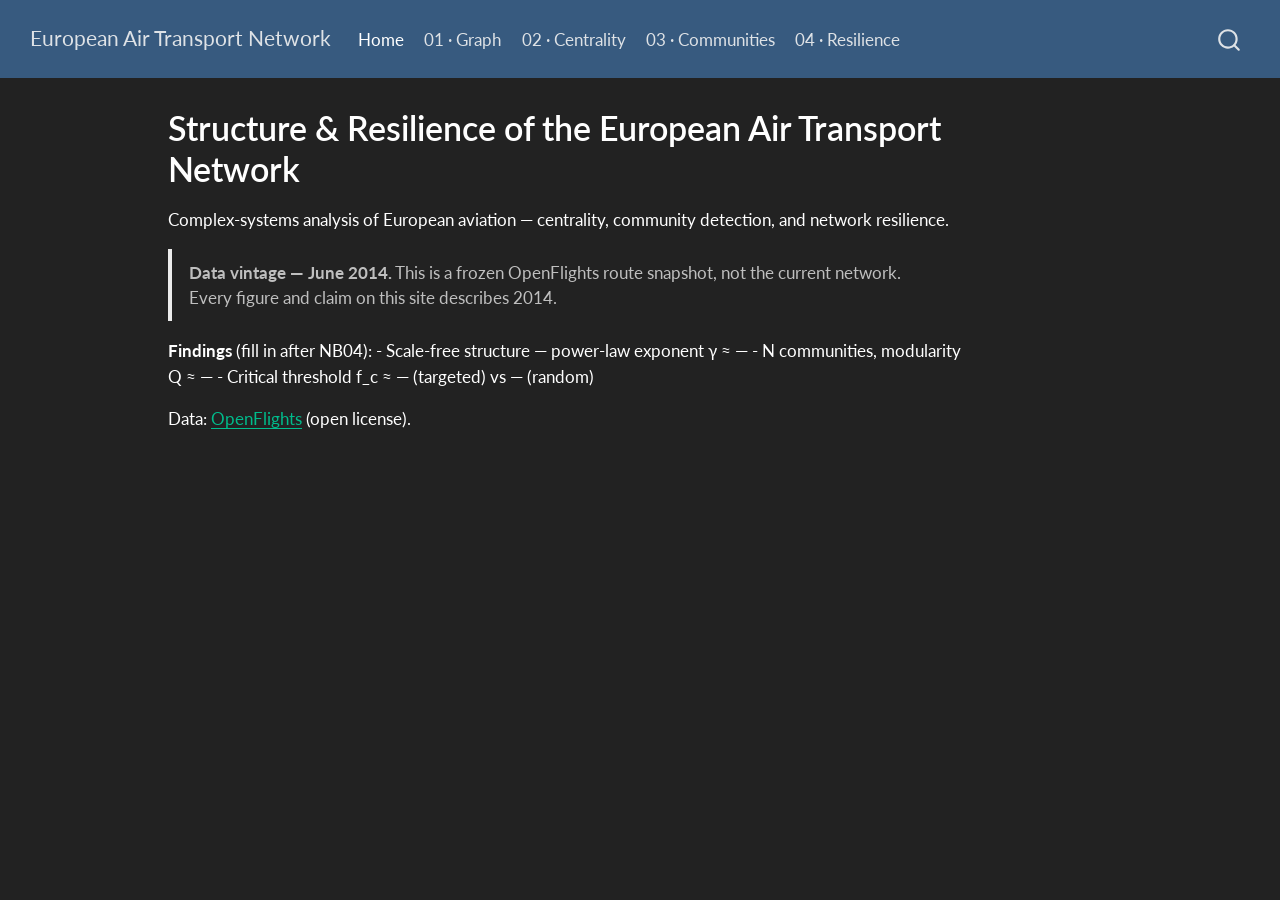
==== docs/index.html @ 0e3496b2 "setup quatro website. modify gitignore and github setup and progress files accordingly. render quatr" ====
<!DOCTYPE html>
<html xmlns="http://www.w3.org/1999/xhtml" lang="en" xml:lang="en"><head>

<meta charset="utf-8">
<meta name="generator" content="quarto-1.9.38">

<meta name="viewport" content="width=device-width, initial-scale=1.0, user-scalable=yes">


<title>Structure &amp; Resilience of the European Air Transport Network – European Air Transport Network</title>
<style>
/* Default styles provided by pandoc.
** See https://pandoc.org/MANUAL.html#variables-for-html for config info.
*/
code{white-space: pre-wrap;}
span.smallcaps{font-variant: small-caps;}
div.columns{display: flex; gap: min(4vw, 1.5em);}
div.column{flex: auto; overflow-x: auto;}
div.hanging-indent{margin-left: 1.5em; text-indent: -1.5em;}
ul.task-list{list-style: none;}
ul.task-list li input[type="checkbox"] {
  width: 0.8em;
  margin: 0 0.8em 0.2em -1em; /* quarto-specific, see https://github.com/quarto-dev/quarto-cli/issues/4556 */ 
  vertical-align: middle;
}
</style>


<script src="site_libs/quarto-nav/quarto-nav.js"></script>
<script src="site_libs/quarto-nav/headroom.min.js"></script>
<script src="site_libs/clipboard/clipboard.min.js"></script>
<script src="site_libs/quarto-search/autocomplete.umd.js"></script>
<script src="site_libs/quarto-search/fuse.min.js"></script>
<script src="site_libs/quarto-search/quarto-search.js"></script>
<meta name="quarto:offset" content="./">
<script src="site_libs/quarto-html/quarto.js" type="module"></script>
<script src="site_libs/quarto-html/tabsets/tabsets.js" type="module"></script>
<script src="site_libs/quarto-html/popper.min.js"></script>
<script src="site_libs/quarto-html/tippy.umd.min.js"></script>
<script src="site_libs/quarto-html/anchor.min.js"></script>
<link href="site_libs/quarto-html/tippy.css" rel="stylesheet">
<link href="site_libs/quarto-html/quarto-syntax-highlighting-dark-0a6b7249c26820e032cb0bd839ff02b1.css" rel="stylesheet" id="quarto-text-highlighting-styles">
<script src="site_libs/bootstrap/bootstrap.min.js"></script>
<link href="site_libs/bootstrap/bootstrap-icons.css" rel="stylesheet">
<link href="site_libs/bootstrap/bootstrap-b095769728ad29083110b1252ffd6e0a.min.css" rel="stylesheet" append-hash="true" id="quarto-bootstrap" data-mode="dark">
<script id="quarto-search-options" type="application/json">{
  "location": "navbar",
  "copy-button": false,
  "collapse-after": 3,
  "panel-placement": "end",
  "type": "overlay",
  "limit": 50,
  "keyboard-shortcut": [
    "f",
    "/",
    "s"
  ],
  "show-item-context": false,
  "language": {
    "search-no-results-text": "No results",
    "search-matching-documents-text": "matching documents",
    "search-copy-link-title": "Copy link to search",
    "search-hide-matches-text": "Hide additional matches",
    "search-more-match-text": "more match in this document",
    "search-more-matches-text": "more matches in this document",
    "search-clear-button-title": "Clear",
    "search-text-placeholder": "",
    "search-detached-cancel-button-title": "Cancel",
    "search-submit-button-title": "Submit",
    "search-label": "Search"
  }
}</script>


</head>

<body class="nav-fixed quarto-light">

<div id="quarto-search-results"></div>
  <header id="quarto-header" class="headroom fixed-top">
    <nav class="navbar navbar-expand-lg " data-bs-theme="dark">
      <div class="navbar-container container-fluid">
      <div class="navbar-brand-container mx-auto">
    <a class="navbar-brand" href="./index.html">
    <span class="navbar-title">European Air Transport Network</span>
    </a>
  </div>
            <div id="quarto-search" class="" title="Search"></div>
          <button class="navbar-toggler" type="button" data-bs-toggle="collapse" data-bs-target="#navbarCollapse" aria-controls="navbarCollapse" role="menu" aria-expanded="false" aria-label="Toggle navigation" onclick="if (window.quartoToggleHeadroom) { window.quartoToggleHeadroom(); }">
  <span class="navbar-toggler-icon"></span>
</button>
          <div class="collapse navbar-collapse" id="navbarCollapse">
            <ul class="navbar-nav navbar-nav-scroll me-auto">
  <li class="nav-item">
    <a class="nav-link active" href="./index.html" aria-current="page"> 
<span class="menu-text">Home</span></a>
  </li>  
  <li class="nav-item">
    <a class="nav-link" href="./notebooks/01_graph_construction.html"> 
<span class="menu-text">01 · Graph</span></a>
  </li>  
  <li class="nav-item">
    <a class="nav-link" href="./notebooks/02_centrality_stats.ipynb"> 
<span class="menu-text">02 · Centrality</span></a>
  </li>  
  <li class="nav-item">
    <a class="nav-link" href="./notebooks/03_community_detection.ipynb"> 
<span class="menu-text">03 · Communities</span></a>
  </li>  
  <li class="nav-item">
    <a class="nav-link" href="./notebooks/04_resilience_analysis.ipynb"> 
<span class="menu-text">04 · Resilience</span></a>
  </li>  
</ul>
          </div> <!-- /navcollapse -->
            <div class="quarto-navbar-tools">
</div>
      </div> <!-- /container-fluid -->
    </nav>
</header>
<!-- content -->
<div id="quarto-content" class="quarto-container page-columns page-rows-contents page-layout-article page-navbar">
<!-- sidebar -->
<!-- margin-sidebar -->
    <div id="quarto-margin-sidebar" class="sidebar margin-sidebar zindex-bottom">
        
    </div>
<!-- main -->
<main class="content" id="quarto-document-content">

<header id="title-block-header" class="quarto-title-block default">
<div class="quarto-title">
<h1 class="title">Structure &amp; Resilience of the European Air Transport Network</h1>
</div>



<div class="quarto-title-meta">

    
  
    
  </div>
  


</header>


<p>Complex-systems analysis of European aviation — centrality, community detection, and network resilience.</p>
<blockquote class="blockquote">
<p><strong>Data vintage — June 2014.</strong> This is a frozen OpenFlights route snapshot, not the current network. Every figure and claim on this site describes 2014.</p>
</blockquote>
<p><strong>Findings</strong> (fill in after NB04): - Scale-free structure — power-law exponent γ ≈ — - N communities, modularity Q ≈ — - Critical threshold f_c ≈ — (targeted) vs — (random)</p>
<p>Data: <a href="https://openflights.org/data.html">OpenFlights</a> (open license).</p>



</main> <!-- /main -->
<script id="quarto-html-after-body" type="application/javascript">
  window.document.addEventListener("DOMContentLoaded", function (event) {
    const icon = "";
    const anchorJS = new window.AnchorJS();
    anchorJS.options = {
      placement: 'right',
      icon: icon
    };
    anchorJS.add('.anchored');
    const isCodeAnnotation = (el) => {
      for (const clz of el.classList) {
        if (clz.startsWith('code-annotation-')) {                     
          return true;
        }
      }
      return false;
    }
    const onCopySuccess = function(e) {
      // button target
      const button = e.trigger;
      // don't keep focus
      button.blur();
      // flash "checked"
      button.classList.add('code-copy-button-checked');
      var currentTitle = button.getAttribute("title");
      button.setAttribute("title", "Copied!");
      let tooltip;
      if (window.bootstrap) {
        button.setAttribute("data-bs-toggle", "tooltip");
        button.setAttribute("data-bs-placement", "left");
        button.setAttribute("data-bs-title", "Copied!");
        tooltip = new bootstrap.Tooltip(button, 
          { trigger: "manual", 
            customClass: "code-copy-button-tooltip",
            offset: [0, -8]});
        tooltip.show();    
      }
      setTimeout(function() {
        if (tooltip) {
          tooltip.hide();
          button.removeAttribute("data-bs-title");
          button.removeAttribute("data-bs-toggle");
          button.removeAttribute("data-bs-placement");
        }
        button.setAttribute("title", currentTitle);
        button.classList.remove('code-copy-button-checked');
      }, 1000);
      // clear code selection
      e.clearSelection();
    }
    const getTextToCopy = function(trigger) {
      const outerScaffold = trigger.parentElement.cloneNode(true);
      const codeEl = outerScaffold.querySelector('code');
      for (const childEl of codeEl.children) {
        if (isCodeAnnotation(childEl)) {
          childEl.remove();
        }
      }
      return codeEl.innerText;
    }
    const clipboard = new window.ClipboardJS('.code-copy-button:not([data-in-quarto-modal])', {
      text: getTextToCopy
    });
    clipboard.on('success', onCopySuccess);
    if (window.document.getElementById('quarto-embedded-source-code-modal')) {
      const clipboardModal = new window.ClipboardJS('.code-copy-button[data-in-quarto-modal]', {
        text: getTextToCopy,
        container: window.document.getElementById('quarto-embedded-source-code-modal')
      });
      clipboardModal.on('success', onCopySuccess);
    }
    const viewSource = window.document.getElementById('quarto-view-source') ||
                       window.document.getElementById('quarto-code-tools-source');
    if (viewSource) {
      const sourceUrl = viewSource.getAttribute("data-quarto-source-url");
      viewSource.addEventListener("click", function(e) {
        if (sourceUrl) {
          // rstudio viewer pane
          if (/\bcapabilities=\b/.test(window.location)) {
            window.open(sourceUrl);
          } else {
            window.location.href = sourceUrl;
          }
        } else {
          const modal = new bootstrap.Modal(document.getElementById('quarto-embedded-source-code-modal'));
          modal.show();
        }
        return false;
      });
    }
    function toggleCodeHandler(show) {
      return function(e) {
        const detailsSrc = window.document.querySelectorAll(".cell > details > .sourceCode");
        for (let i=0; i<detailsSrc.length; i++) {
          const details = detailsSrc[i].parentElement;
          if (show) {
            details.open = true;
          } else {
            details.removeAttribute("open");
          }
        }
        const cellCodeDivs = window.document.querySelectorAll(".cell > .sourceCode");
        const fromCls = show ? "hidden" : "unhidden";
        const toCls = show ? "unhidden" : "hidden";
        for (let i=0; i<cellCodeDivs.length; i++) {
          const codeDiv = cellCodeDivs[i];
          if (codeDiv.classList.contains(fromCls)) {
            codeDiv.classList.remove(fromCls);
            codeDiv.classList.add(toCls);
          } 
        }
        return false;
      }
    }
    const hideAllCode = window.document.getElementById("quarto-hide-all-code");
    if (hideAllCode) {
      hideAllCode.addEventListener("click", toggleCodeHandler(false));
    }
    const showAllCode = window.document.getElementById("quarto-show-all-code");
    if (showAllCode) {
      showAllCode.addEventListener("click", toggleCodeHandler(true));
    }
      var localhostRegex = new RegExp(/^(?:http|https):\/\/localhost\:?[0-9]*\//);
      var mailtoRegex = new RegExp(/^mailto:/);
        var filterRegex = new RegExp("https:\/\/<your-username>\.github\.io\/eu-air-transport-network");
      var isInternal = (href) => {
          return filterRegex.test(href) || localhostRegex.test(href) || mailtoRegex.test(href);
      }
      // Inspect non-navigation links and adorn them if external
     var links = window.document.querySelectorAll('a[href]:not(.nav-link):not(.navbar-brand):not(.toc-action):not(.sidebar-link):not(.sidebar-item-toggle):not(.pagination-link):not(.no-external):not([aria-hidden]):not(.dropdown-item):not(.quarto-navigation-tool):not(.about-link)');
      for (var i=0; i<links.length; i++) {
        const link = links[i];
        if (!isInternal(link.href)) {
          // undo the damage that might have been done by quarto-nav.js in the case of
          // links that we want to consider external
          if (link.dataset.originalHref !== undefined) {
            link.href = link.dataset.originalHref;
          }
        }
      }
    function tippyHover(el, contentFn, onTriggerFn, onUntriggerFn) {
      const config = {
        allowHTML: true,
        maxWidth: 500,
        delay: 100,
        arrow: false,
        appendTo: function(el) {
            return el.parentElement;
        },
        interactive: true,
        interactiveBorder: 10,
        theme: 'quarto',
        placement: 'bottom-start',
      };
      if (contentFn) {
        config.content = contentFn;
      }
      if (onTriggerFn) {
        config.onTrigger = onTriggerFn;
      }
      if (onUntriggerFn) {
        config.onUntrigger = onUntriggerFn;
      }
      window.tippy(el, config); 
    }
    const noterefs = window.document.querySelectorAll('a[role="doc-noteref"]');
    for (var i=0; i<noterefs.length; i++) {
      const ref = noterefs[i];
      tippyHover(ref, function() {
        // use id or data attribute instead here
        let href = ref.getAttribute('data-footnote-href') || ref.getAttribute('href');
        try { href = new URL(href).hash; } catch {}
        const id = href.replace(/^#\/?/, "");
        const note = window.document.getElementById(id);
        if (note) {
          return note.innerHTML;
        } else {
          return "";
        }
      });
    }
    const xrefs = window.document.querySelectorAll('a.quarto-xref');
    const processXRef = (id, note) => {
      // Strip column container classes
      const stripColumnClz = (el) => {
        el.classList.remove("page-full", "page-columns");
        if (el.children) {
          for (const child of el.children) {
            stripColumnClz(child);
          }
        }
      }
      stripColumnClz(note)
      if (id === null || id.startsWith('sec-')) {
        // Special case sections, only their first couple elements
        const container = document.createElement("div");
        if (note.children && note.children.length > 2) {
          container.appendChild(note.children[0].cloneNode(true));
          for (let i = 1; i < note.children.length; i++) {
            const child = note.children[i];
            if (child.tagName === "P" && child.innerText === "") {
              continue;
            } else {
              container.appendChild(child.cloneNode(true));
              break;
            }
          }
          if (window.Quarto?.typesetMath) {
            window.Quarto.typesetMath(container);
          }
          return container.innerHTML
        } else {
          if (window.Quarto?.typesetMath) {
            window.Quarto.typesetMath(note);
          }
          return note.innerHTML;
        }
      } else {
        // Remove any anchor links if they are present
        const anchorLink = note.querySelector('a.anchorjs-link');
        if (anchorLink) {
          anchorLink.remove();
        }
        if (window.Quarto?.typesetMath) {
          window.Quarto.typesetMath(note);
        }
        if (note.classList.contains("callout")) {
          return note.outerHTML;
        } else {
          return note.innerHTML;
        }
      }
    }
    for (var i=0; i<xrefs.length; i++) {
      const xref = xrefs[i];
      tippyHover(xref, undefined, function(instance) {
        instance.disable();
        let url = xref.getAttribute('href');
        let hash = undefined; 
        if (url.startsWith('#')) {
          hash = url;
        } else {
          try { hash = new URL(url).hash; } catch {}
        }
        if (hash) {
          const id = hash.replace(/^#\/?/, "");
          const note = window.document.getElementById(id);
          if (note !== null) {
            try {
              const html = processXRef(id, note.cloneNode(true));
              instance.setContent(html);
            } finally {
              instance.enable();
              instance.show();
            }
          } else {
            // See if we can fetch this
            fetch(url.split('#')[0])
            .then(res => res.text())
            .then(html => {
              const parser = new DOMParser();
              const htmlDoc = parser.parseFromString(html, "text/html");
              const note = htmlDoc.getElementById(id);
              if (note !== null) {
                const html = processXRef(id, note);
                instance.setContent(html);
              } 
            }).finally(() => {
              instance.enable();
              instance.show();
            });
          }
        } else {
          // See if we can fetch a full url (with no hash to target)
          // This is a special case and we should probably do some content thinning / targeting
          fetch(url)
          .then(res => res.text())
          .then(html => {
            const parser = new DOMParser();
            const htmlDoc = parser.parseFromString(html, "text/html");
            const note = htmlDoc.querySelector('main.content');
            if (note !== null) {
              // This should only happen for chapter cross references
              // (since there is no id in the URL)
              // remove the first header
              if (note.children.length > 0 && note.children[0].tagName === "HEADER") {
                note.children[0].remove();
              }
              const html = processXRef(null, note);
              instance.setContent(html);
            } 
          }).finally(() => {
            instance.enable();
            instance.show();
          });
        }
      }, function(instance) {
      });
    }
        let selectedAnnoteEl;
        const selectorForAnnotation = ( cell, annotation) => {
          let cellAttr = 'data-code-cell="' + cell + '"';
          let lineAttr = 'data-code-annotation="' +  annotation + '"';
          const selector = 'span[' + cellAttr + '][' + lineAttr + ']';
          return selector;
        }
        const selectCodeLines = (annoteEl) => {
          const doc = window.document;
          const targetCell = annoteEl.getAttribute("data-target-cell");
          const targetAnnotation = annoteEl.getAttribute("data-target-annotation");
          const annoteSpan = window.document.querySelector(selectorForAnnotation(targetCell, targetAnnotation));
          const lines = annoteSpan.getAttribute("data-code-lines").split(",");
          const lineIds = lines.map((line) => {
            return targetCell + "-" + line;
          })
          let top = null;
          let height = null;
          let parent = null;
          if (lineIds.length > 0) {
              //compute the position of the single el (top and bottom and make a div)
              const el = window.document.getElementById(lineIds[0]);
              top = el.offsetTop;
              height = el.offsetHeight;
              parent = el.parentElement.parentElement;
            if (lineIds.length > 1) {
              const lastEl = window.document.getElementById(lineIds[lineIds.length - 1]);
              const bottom = lastEl.offsetTop + lastEl.offsetHeight;
              height = bottom - top;
            }
            if (top !== null && height !== null && parent !== null) {
              // cook up a div (if necessary) and position it 
              let div = window.document.getElementById("code-annotation-line-highlight");
              if (div === null) {
                div = window.document.createElement("div");
                div.setAttribute("id", "code-annotation-line-highlight");
                div.style.position = 'absolute';
                parent.appendChild(div);
              }
              div.style.top = top - 2 + "px";
              div.style.height = height + 4 + "px";
              div.style.left = 0;
              let gutterDiv = window.document.getElementById("code-annotation-line-highlight-gutter");
              if (gutterDiv === null) {
                gutterDiv = window.document.createElement("div");
                gutterDiv.setAttribute("id", "code-annotation-line-highlight-gutter");
                gutterDiv.style.position = 'absolute';
                const codeCell = window.document.getElementById(targetCell);
                const gutter = codeCell.querySelector('.code-annotation-gutter');
                gutter.appendChild(gutterDiv);
              }
              gutterDiv.style.top = top - 2 + "px";
              gutterDiv.style.height = height + 4 + "px";
            }
            selectedAnnoteEl = annoteEl;
          }
        };
        const unselectCodeLines = () => {
          const elementsIds = ["code-annotation-line-highlight", "code-annotation-line-highlight-gutter"];
          elementsIds.forEach((elId) => {
            const div = window.document.getElementById(elId);
            if (div) {
              div.remove();
            }
          });
          selectedAnnoteEl = undefined;
        };
          // Handle positioning of the toggle
      window.addEventListener(
        "resize",
        throttle(() => {
          elRect = undefined;
          if (selectedAnnoteEl) {
            selectCodeLines(selectedAnnoteEl);
          }
        }, 10)
      );
      function throttle(fn, ms) {
      let throttle = false;
      let timer;
        return (...args) => {
          if(!throttle) { // first call gets through
              fn.apply(this, args);
              throttle = true;
          } else { // all the others get throttled
              if(timer) clearTimeout(timer); // cancel #2
              timer = setTimeout(() => {
                fn.apply(this, args);
                timer = throttle = false;
              }, ms);
          }
        };
      }
        // Attach click handler to the DT
        const annoteDls = window.document.querySelectorAll('dt[data-target-cell]');
        for (const annoteDlNode of annoteDls) {
          annoteDlNode.addEventListener('click', (event) => {
            const clickedEl = event.target;
            if (clickedEl !== selectedAnnoteEl) {
              unselectCodeLines();
              const activeEl = window.document.querySelector('dt[data-target-cell].code-annotation-active');
              if (activeEl) {
                activeEl.classList.remove('code-annotation-active');
              }
              selectCodeLines(clickedEl);
              clickedEl.classList.add('code-annotation-active');
            } else {
              // Unselect the line
              unselectCodeLines();
              clickedEl.classList.remove('code-annotation-active');
            }
          });
        }
    const findCites = (el) => {
      const parentEl = el.parentElement;
      if (parentEl) {
        const cites = parentEl.dataset.cites;
        if (cites) {
          return {
            el,
            cites: cites.split(' ')
          };
        } else {
          return findCites(el.parentElement)
        }
      } else {
        return undefined;
      }
    };
    var bibliorefs = window.document.querySelectorAll('a[role="doc-biblioref"]');
    for (var i=0; i<bibliorefs.length; i++) {
      const ref = bibliorefs[i];
      const citeInfo = findCites(ref);
      if (citeInfo) {
        tippyHover(citeInfo.el, function() {
          var popup = window.document.createElement('div');
          citeInfo.cites.forEach(function(cite) {
            var citeDiv = window.document.createElement('div');
            citeDiv.classList.add('hanging-indent');
            citeDiv.classList.add('csl-entry');
            var biblioDiv = window.document.getElementById('ref-' + cite);
            if (biblioDiv) {
              citeDiv.innerHTML = biblioDiv.innerHTML;
            }
            popup.appendChild(citeDiv);
          });
          return popup.innerHTML;
        });
      }
    }
  });
  </script>
</div> <!-- /content -->




</body></html>
---- docs/site_libs/quarto-html/tippy.css ----
.tippy-box[data-animation=fade][data-state=hidden]{opacity:0}[data-tippy-root]{max-width:calc(100vw - 10px)}.tippy-box{position:relative;background-color:#333;color:#fff;border-radius:4px;font-size:14px;line-height:1.4;white-space:normal;outline:0;transition-property:transform,visibility,opacity}.tippy-box[data-placement^=top]>.tippy-arrow{bottom:0}.tippy-box[data-placement^=top]>.tippy-arrow:before{bottom:-7px;left:0;border-width:8px 8px 0;border-top-color:initial;transform-origin:center top}.tippy-box[data-placement^=bottom]>.tippy-arrow{top:0}.tippy-box[data-placement^=bottom]>.tippy-arrow:before{top:-7px;left:0;border-width:0 8px 8px;border-bottom-color:initial;transform-origin:center bottom}.tippy-box[data-placement^=left]>.tippy-arrow{right:0}.tippy-box[data-placement^=left]>.tippy-arrow:before{border-width:8px 0 8px 8px;border-left-color:initial;right:-7px;transform-origin:center left}.tippy-box[data-placement^=right]>.tippy-arrow{left:0}.tippy-box[data-placement^=right]>.tippy-arrow:before{left:-7px;border-width:8px 8px 8px 0;border-right-color:initial;transform-origin:center right}.tippy-box[data-inertia][data-state=visible]{transition-timing-function:cubic-bezier(.54,1.5,.38,1.11)}.tippy-arrow{width:16px;height:16px;color:#333}.tippy-arrow:before{content:"";position:absolute;border-color:transparent;border-style:solid}.tippy-content{position:relative;padding:5px 9px;z-index:1}
---- docs/site_libs/quarto-html/quarto-syntax-highlighting-dark-0a6b7249c26820e032cb0bd839ff02b1.css ----
/* quarto syntax highlight colors */
:root {
  --quarto-hl-al-color: #f07178;
  --quarto-hl-an-color: #d4d0ab;
  --quarto-hl-at-color: #00e0e0;
  --quarto-hl-bn-color: #d4d0ab;
  --quarto-hl-bu-color: #abe338;
  --quarto-hl-ch-color: #abe338;
  --quarto-hl-co-color: #f8f8f2;
  --quarto-hl-cv-color: #ffd700;
  --quarto-hl-cn-color: #ffd700;
  --quarto-hl-cf-color: #ffa07a;
  --quarto-hl-dt-color: #ffa07a;
  --quarto-hl-dv-color: #d4d0ab;
  --quarto-hl-do-color: #f8f8f2;
  --quarto-hl-er-color: #f07178;
  --quarto-hl-ex-color: #00e0e0;
  --quarto-hl-fl-color: #d4d0ab;
  --quarto-hl-fu-color: #ffa07a;
  --quarto-hl-im-color: #abe338;
  --quarto-hl-in-color: #d4d0ab;
  --quarto-hl-kw-color: #ffa07a;
  --quarto-hl-op-color: #ffa07a;
  --quarto-hl-ot-color: #00e0e0;
  --quarto-hl-pp-color: #dcc6e0;
  --quarto-hl-re-color: #00e0e0;
  --quarto-hl-sc-color: #abe338;
  --quarto-hl-ss-color: #abe338;
  --quarto-hl-st-color: #abe338;
  --quarto-hl-va-color: #00e0e0;
  --quarto-hl-vs-color: #abe338;
  --quarto-hl-wa-color: #dcc6e0;
}

/* other quarto variables */
:root {
  --quarto-font-monospace: SFMono-Regular, Menlo, Monaco, Consolas, "Liberation Mono", "Courier New", monospace;
}

/* syntax highlight based on Pandoc's rules */
pre > code.sourceCode > span {
  color: #f8f8f2;
}

code.sourceCode > span {
  color: #f8f8f2;
}

div.sourceCode,
div.sourceCode pre.sourceCode {
  color: #f8f8f2;
}

/* Normal */
code span {
  color: #f8f8f2;
}

/* Alert */
code span.al {
  color: #f07178;
}

/* Annotation */
code span.an {
  color: #d4d0ab;
}

/* Attribute */
code span.at {
  color: #00e0e0;
}

/* BaseN */
code span.bn {
  color: #d4d0ab;
}

/* BuiltIn */
code span.bu {
  color: #abe338;
}

/* ControlFlow */
code span.cf {
  font-weight: bold;
  color: #ffa07a;
}

/* Char */
code span.ch {
  color: #abe338;
}

/* Constant */
code span.cn {
  color: #ffd700;
}

/* Comment */
code span.co {
  font-style: italic;
  color: #f8f8f2;
}

/* CommentVar */
code span.cv {
  color: #ffd700;
}

/* Documentation */
code span.do {
  color: #f8f8f2;
}

/* DataType */
code span.dt {
  color: #ffa07a;
}

/* DecVal */
code span.dv {
  color: #d4d0ab;
}

/* Error */
code span.er {
  color: #f07178;
  text-decoration: underline;
}

/* Extension */
code span.ex {
  font-weight: bold;
  color: #00e0e0;
}

/* Float */
code span.fl {
  color: #d4d0ab;
}

/* Function */
code span.fu {
  color: #ffa07a;
}

/* Import */
code span.im {
  color: #abe338;
}

/* Information */
code span.in {
  color: #d4d0ab;
}

/* Keyword */
code span.kw {
  font-weight: bold;
  color: #ffa07a;
}

/* Operator */
code span.op {
  color: #ffa07a;
}

/* Other */
code span.ot {
  color: #00e0e0;
}

/* Preprocessor */
code span.pp {
  color: #dcc6e0;
}

/* RegionMarker */
code span.re {
  background-color: #f8f8f2;
  color: #00e0e0;
}

/* SpecialChar */
code span.sc {
  color: #abe338;
}

/* SpecialString */
code span.ss {
  color: #abe338;
}

/* String */
code span.st {
  color: #abe338;
}

/* Variable */
code span.va {
  color: #00e0e0;
}

/* VerbatimString */
code span.vs {
  color: #abe338;
}

/* Warning */
code span.wa {
  color: #dcc6e0;
}

.prevent-inlining {
  content: "</";
}

/*# sourceMappingURL=175367c052bafc98bd680af3479823f0.css.map */
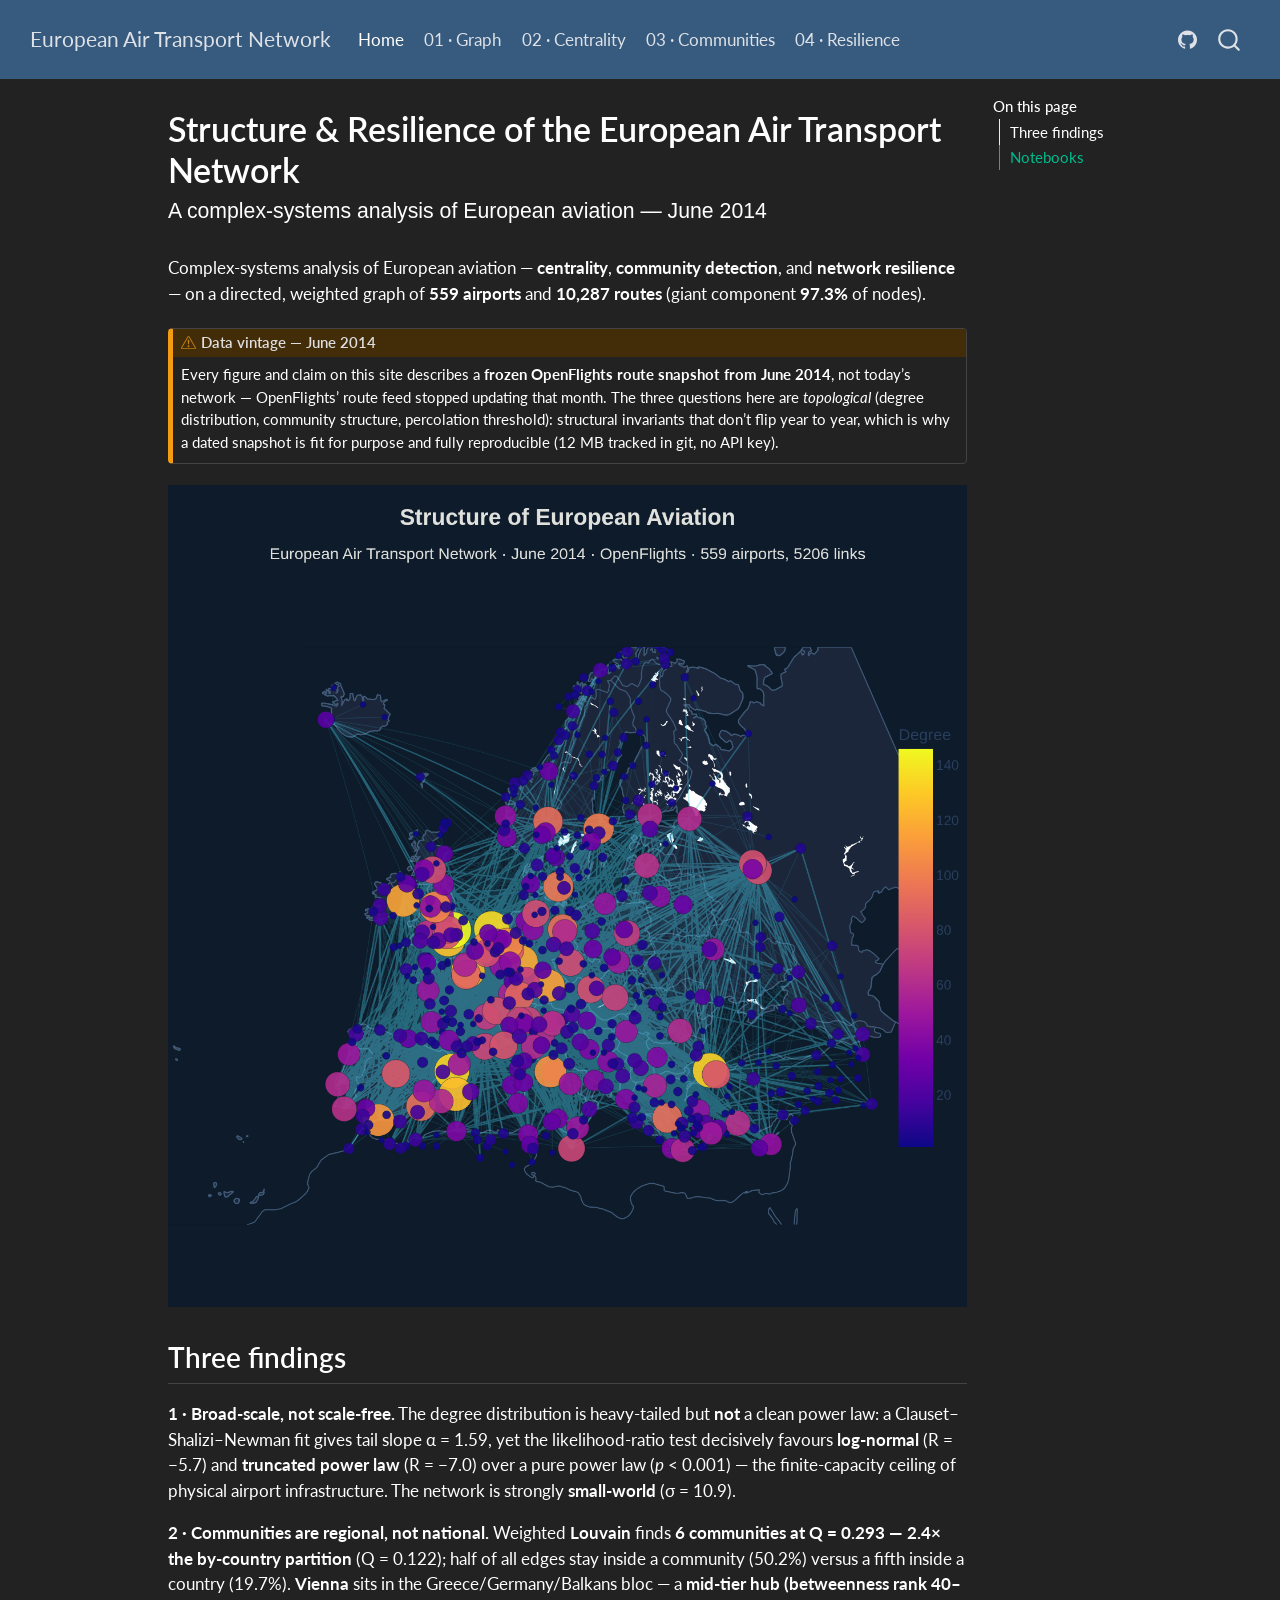
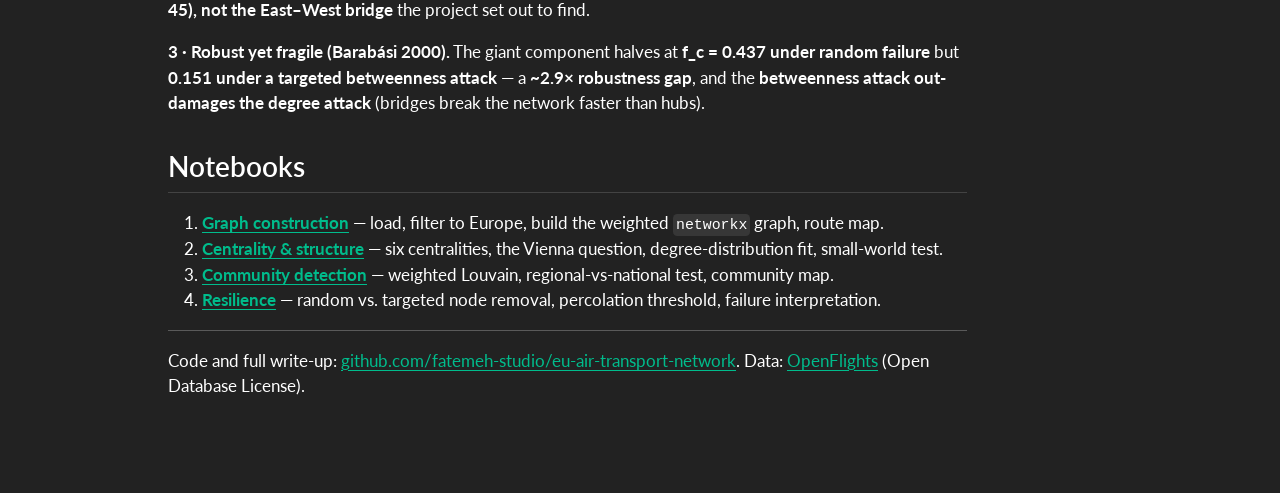
==== commit 6d16ef8d: "edit README and README for data render Quarto again. add environment.yml. add route_map.png to docs/" ====
--- a/docs/index.html
+++ b/docs/index.html
@@ -100,16 +100,23 @@
 <span class="menu-text">01 · Graph</span></a>
   </li>  
   <li class="nav-item">
-    <a class="nav-link" href="./notebooks/02_centrality_stats.ipynb"> 
+    <a class="nav-link" href="./notebooks/02_centrality_stats.html"> 
 <span class="menu-text">02 · Centrality</span></a>
   </li>  
   <li class="nav-item">
-    <a class="nav-link" href="./notebooks/03_community_detection.ipynb"> 
+    <a class="nav-link" href="./notebooks/03_community_detection.html"> 
 <span class="menu-text">03 · Communities</span></a>
   </li>  
   <li class="nav-item">
-    <a class="nav-link" href="./notebooks/04_resilience_analysis.ipynb"> 
+    <a class="nav-link" href="./notebooks/04_resilience_analysis.html"> 
 <span class="menu-text">04 · Resilience</span></a>
+  </li>  
+</ul>
+            <ul class="navbar-nav navbar-nav-scroll ms-auto">
+  <li class="nav-item compact">
+    <a class="nav-link" href="https://github.com/fatemeh-studio/eu-air-transport-network"> <i class="bi bi-github" role="img" aria-label="GitHub">
+</i> 
+<span class="menu-text"></span></a>
   </li>  
 </ul>
           </div> <!-- /navcollapse -->
@@ -122,8 +129,15 @@
 <div id="quarto-content" class="quarto-container page-columns page-rows-contents page-layout-article page-navbar">
 <!-- sidebar -->
 <!-- margin-sidebar -->
-    <div id="quarto-margin-sidebar" class="sidebar margin-sidebar zindex-bottom">
-        
+    <div id="quarto-margin-sidebar" class="sidebar margin-sidebar">
+        <nav id="TOC" role="doc-toc" class="toc-active">
+    <h2 id="toc-title">On this page</h2>
+   
+  <ul>
+  <li><a href="#three-findings" id="toc-three-findings" class="nav-link active" data-scroll-target="#three-findings">Three findings</a></li>
+  <li><a href="#notebooks" id="toc-notebooks" class="nav-link" data-scroll-target="#notebooks">Notebooks</a></li>
+  </ul>
+</nav>
     </div>
 <!-- main -->
 <main class="content" id="quarto-document-content">
@@ -131,6 +145,7 @@
 <header id="title-block-header" class="quarto-title-block default">
 <div class="quarto-title">
 <h1 class="title">Structure &amp; Resilience of the European Air Transport Network</h1>
+<p class="subtitle lead">A complex-systems analysis of European aviation — June 2014</p>
 </div>
 
 
@@ -147,14 +162,40 @@
 </header>
 
 
-<p>Complex-systems analysis of European aviation — centrality, community detection, and network resilience.</p>
-<blockquote class="blockquote">
-<p><strong>Data vintage — June 2014.</strong> This is a frozen OpenFlights route snapshot, not the current network. Every figure and claim on this site describes 2014.</p>
-</blockquote>
-<p><strong>Findings</strong> (fill in after NB04): - Scale-free structure — power-law exponent γ ≈ — - N communities, modularity Q ≈ — - Critical threshold f_c ≈ — (targeted) vs — (random)</p>
-<p>Data: <a href="https://openflights.org/data.html">OpenFlights</a> (open license).</p>
-
-
+<p>Complex-systems analysis of European aviation — <strong>centrality</strong>, <strong>community detection</strong>, and <strong>network resilience</strong> — on a directed, weighted graph of <strong>559 airports</strong> and <strong>10,287 routes</strong> (giant component <strong>97.3%</strong> of nodes).</p>
+<div class="callout callout-style-default callout-warning callout-titled">
+<div class="callout-header d-flex align-content-center">
+<div class="callout-icon-container">
+<i class="callout-icon"></i>
+</div>
+<div class="callout-title-container flex-fill">
+<span class="screen-reader-only">Warning</span>Data vintage — June 2014
+</div>
+</div>
+<div class="callout-body-container callout-body">
+<p>Every figure and claim on this site describes a <strong>frozen OpenFlights route snapshot from June 2014</strong>, not today’s network — OpenFlights’ route feed stopped updating that month. The three questions here are <em>topological</em> (degree distribution, community structure, percolation threshold): structural invariants that don’t flip year to year, which is why a dated snapshot is fit for purpose and fully reproducible (12 MB tracked in git, no API key).</p>
+</div>
+</div>
+<p><img src="figures/route_map.png" class="img-fluid"></p>
+<section id="three-findings" class="level2">
+<h2 class="anchored" data-anchor-id="three-findings">Three findings</h2>
+<p><strong>1 · Broad-scale, not scale-free.</strong> The degree distribution is heavy-tailed but <strong>not</strong> a clean power law: a Clauset–Shalizi–Newman fit gives tail slope α = 1.59, yet the likelihood-ratio test decisively favours <strong>log-normal</strong> (R = −5.7) and <strong>truncated power law</strong> (R = −7.0) over a pure power law (<em>p</em> &lt; 0.001) — the finite-capacity ceiling of physical airport infrastructure. The network is strongly <strong>small-world</strong> (σ = 10.9).</p>
+<p><strong>2 · Communities are regional, not national.</strong> Weighted <strong>Louvain</strong> finds <strong>6 communities at Q = 0.293 — 2.4× the by-country partition</strong> (Q = 0.122); half of all edges stay inside a community (50.2%) versus a fifth inside a country (19.7%). <strong>Vienna</strong> sits in the Greece/Germany/Balkans bloc — a <strong>mid-tier hub (betweenness rank 40–45), not the East–West bridge</strong> the project set out to find.</p>
+<p><strong>3 · Robust yet fragile (Barabási 2000).</strong> The giant component halves at <strong>f_c = 0.437 under random failure</strong> but <strong>0.151 under a targeted betweenness attack</strong> — a <strong>~2.9× robustness gap</strong>, and the <strong>betweenness attack out-damages the degree attack</strong> (bridges break the network faster than hubs).</p>
+</section>
+<section id="notebooks" class="level2">
+<h2 class="anchored" data-anchor-id="notebooks">Notebooks</h2>
+<ol type="1">
+<li><a href="./notebooks/01_graph_construction.html"><strong>Graph construction</strong></a> — load, filter to Europe, build the weighted <code>networkx</code> graph, route map.</li>
+<li><a href="./notebooks/02_centrality_stats.html"><strong>Centrality &amp; structure</strong></a> — six centralities, the Vienna question, degree-distribution fit, small-world test.</li>
+<li><a href="./notebooks/03_community_detection.html"><strong>Community detection</strong></a> — weighted Louvain, regional-vs-national test, community map.</li>
+<li><a href="./notebooks/04_resilience_analysis.html"><strong>Resilience</strong></a> — random vs.&nbsp;targeted node removal, percolation threshold, failure interpretation.</li>
+</ol>
+<hr>
+<p>Code and full write-up: <a href="https://github.com/fatemeh-studio/eu-air-transport-network">github.com/fatemeh-studio/eu-air-transport-network</a>. Data: <a href="https://openflights.org/data.html">OpenFlights</a> (Open Database License).</p>
+
+
+</section>
 
 </main> <!-- /main -->
 <script id="quarto-html-after-body" type="application/javascript">
@@ -228,60 +269,9 @@
       });
       clipboardModal.on('success', onCopySuccess);
     }
-    const viewSource = window.document.getElementById('quarto-view-source') ||
-                       window.document.getElementById('quarto-code-tools-source');
-    if (viewSource) {
-      const sourceUrl = viewSource.getAttribute("data-quarto-source-url");
-      viewSource.addEventListener("click", function(e) {
-        if (sourceUrl) {
-          // rstudio viewer pane
-          if (/\bcapabilities=\b/.test(window.location)) {
-            window.open(sourceUrl);
-          } else {
-            window.location.href = sourceUrl;
-          }
-        } else {
-          const modal = new bootstrap.Modal(document.getElementById('quarto-embedded-source-code-modal'));
-          modal.show();
-        }
-        return false;
-      });
-    }
-    function toggleCodeHandler(show) {
-      return function(e) {
-        const detailsSrc = window.document.querySelectorAll(".cell > details > .sourceCode");
-        for (let i=0; i<detailsSrc.length; i++) {
-          const details = detailsSrc[i].parentElement;
-          if (show) {
-            details.open = true;
-          } else {
-            details.removeAttribute("open");
-          }
-        }
-        const cellCodeDivs = window.document.querySelectorAll(".cell > .sourceCode");
-        const fromCls = show ? "hidden" : "unhidden";
-        const toCls = show ? "unhidden" : "hidden";
-        for (let i=0; i<cellCodeDivs.length; i++) {
-          const codeDiv = cellCodeDivs[i];
-          if (codeDiv.classList.contains(fromCls)) {
-            codeDiv.classList.remove(fromCls);
-            codeDiv.classList.add(toCls);
-          } 
-        }
-        return false;
-      }
-    }
-    const hideAllCode = window.document.getElementById("quarto-hide-all-code");
-    if (hideAllCode) {
-      hideAllCode.addEventListener("click", toggleCodeHandler(false));
-    }
-    const showAllCode = window.document.getElementById("quarto-show-all-code");
-    if (showAllCode) {
-      showAllCode.addEventListener("click", toggleCodeHandler(true));
-    }
       var localhostRegex = new RegExp(/^(?:http|https):\/\/localhost\:?[0-9]*\//);
       var mailtoRegex = new RegExp(/^mailto:/);
-        var filterRegex = new RegExp("https:\/\/<your-username>\.github\.io\/eu-air-transport-network");
+        var filterRegex = new RegExp("https:\/\/fatemeh-studio\.github\.io\/eu-air-transport-network\/");
       var isInternal = (href) => {
           return filterRegex.test(href) || localhostRegex.test(href) || mailtoRegex.test(href);
       }
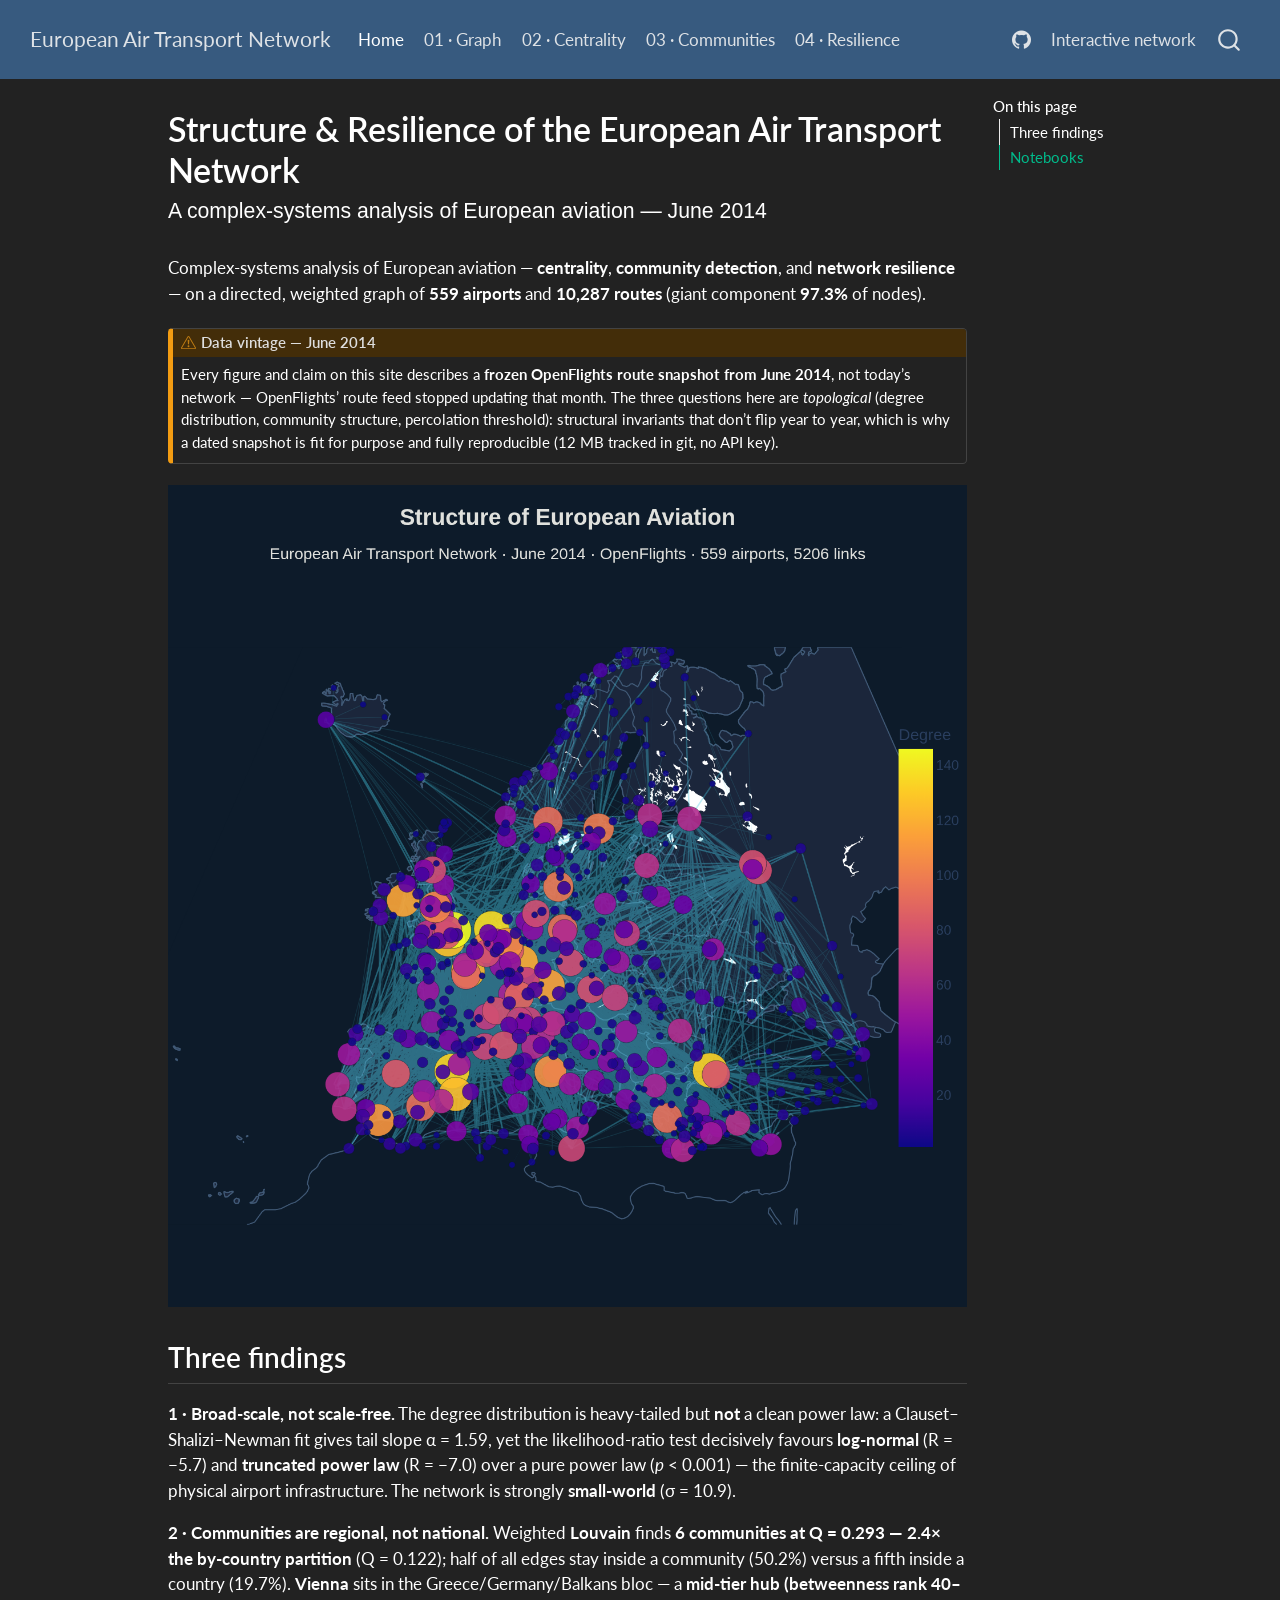
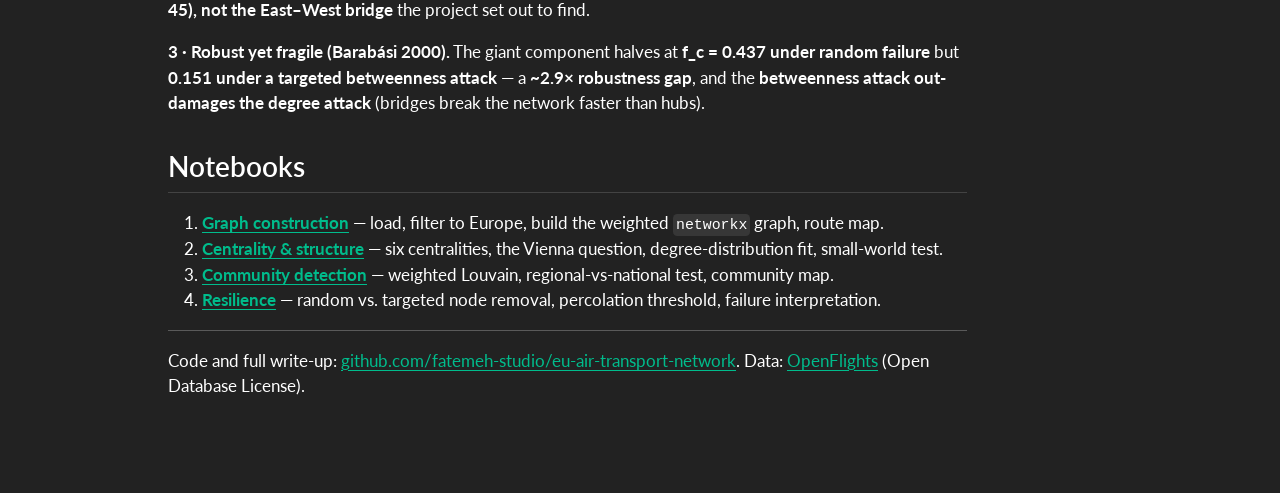
==== commit 609f01e9: "save and render interactive and static community network. modify quarto.yml to add navbar entry to t" ====
--- a/docs/index.html
+++ b/docs/index.html
@@ -117,6 +117,10 @@
     <a class="nav-link" href="https://github.com/fatemeh-studio/eu-air-transport-network"> <i class="bi bi-github" role="img" aria-label="GitHub">
 </i> 
 <span class="menu-text"></span></a>
+  </li>  
+  <li class="nav-item">
+    <a class="nav-link" href="./network_viz/community_network.html" target="_blank"> 
+<span class="menu-text">Interactive network</span></a>
   </li>  
 </ul>
           </div> <!-- /navcollapse -->
